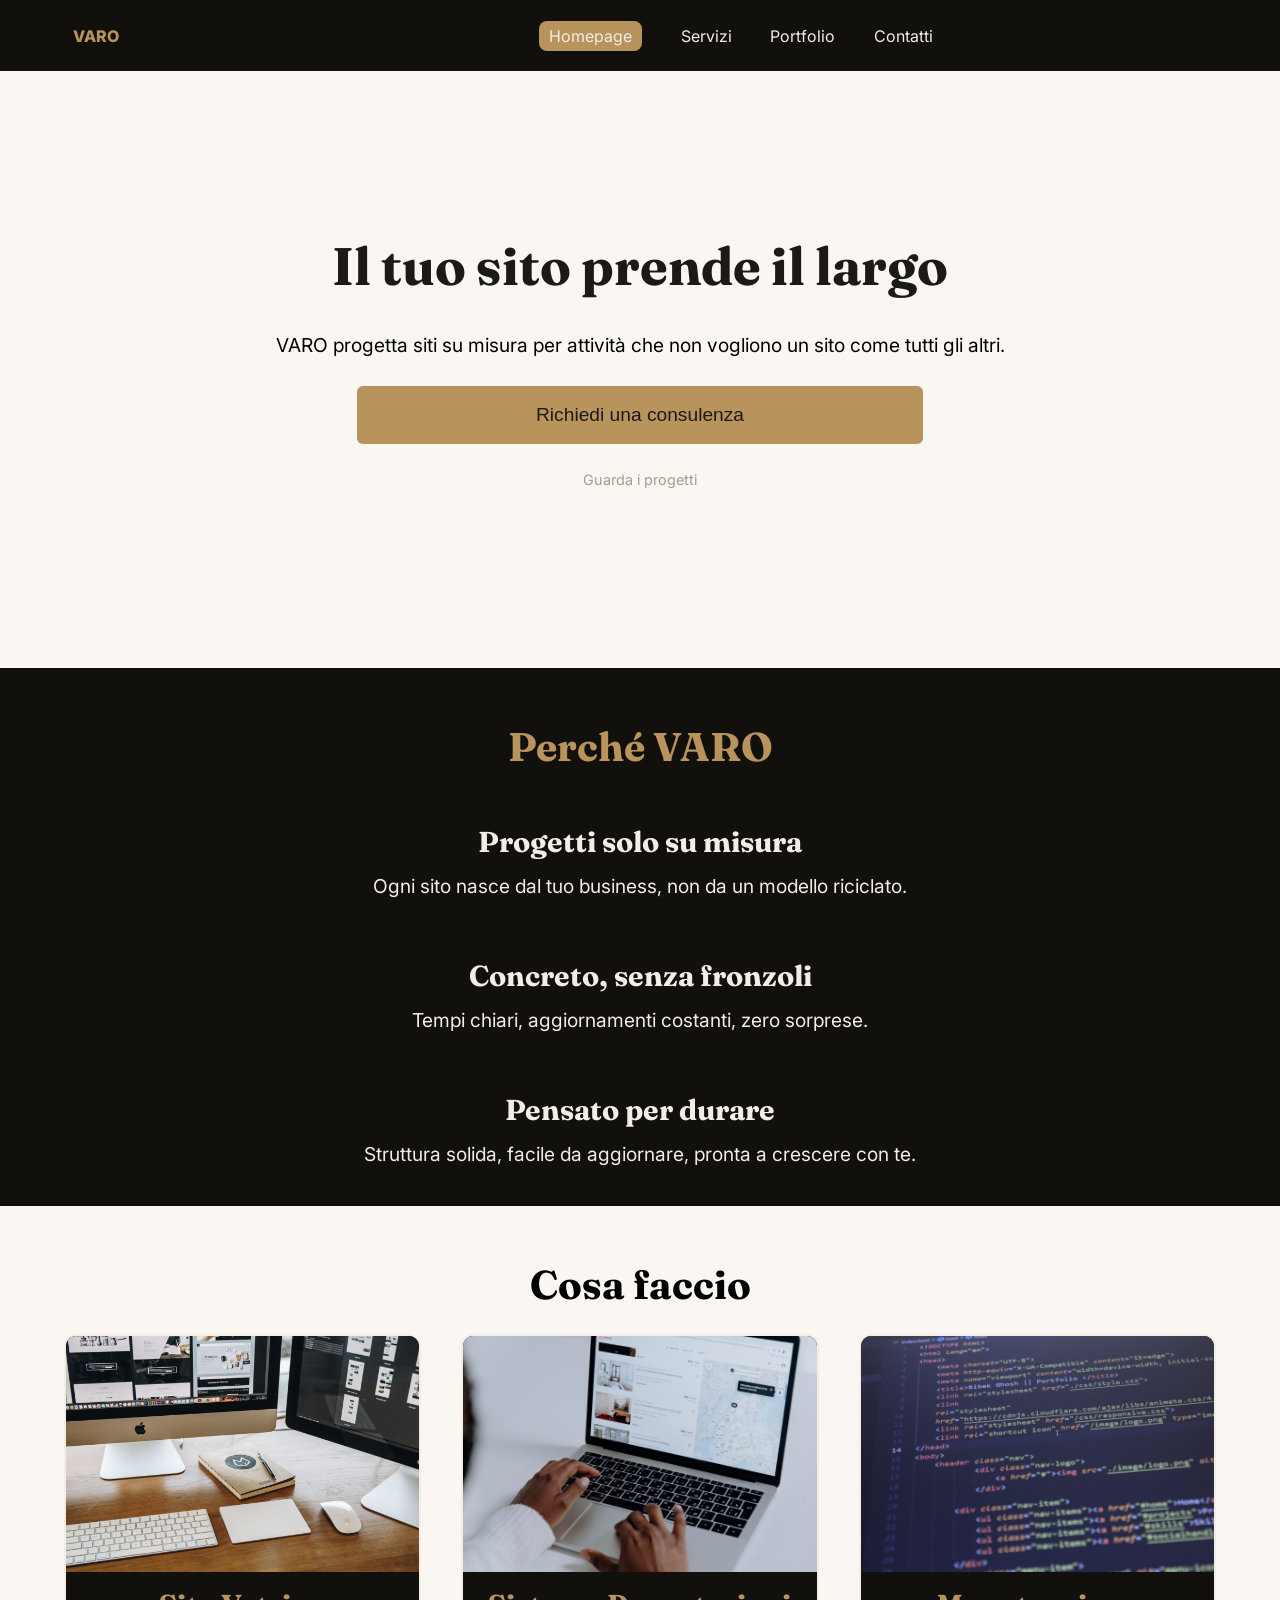
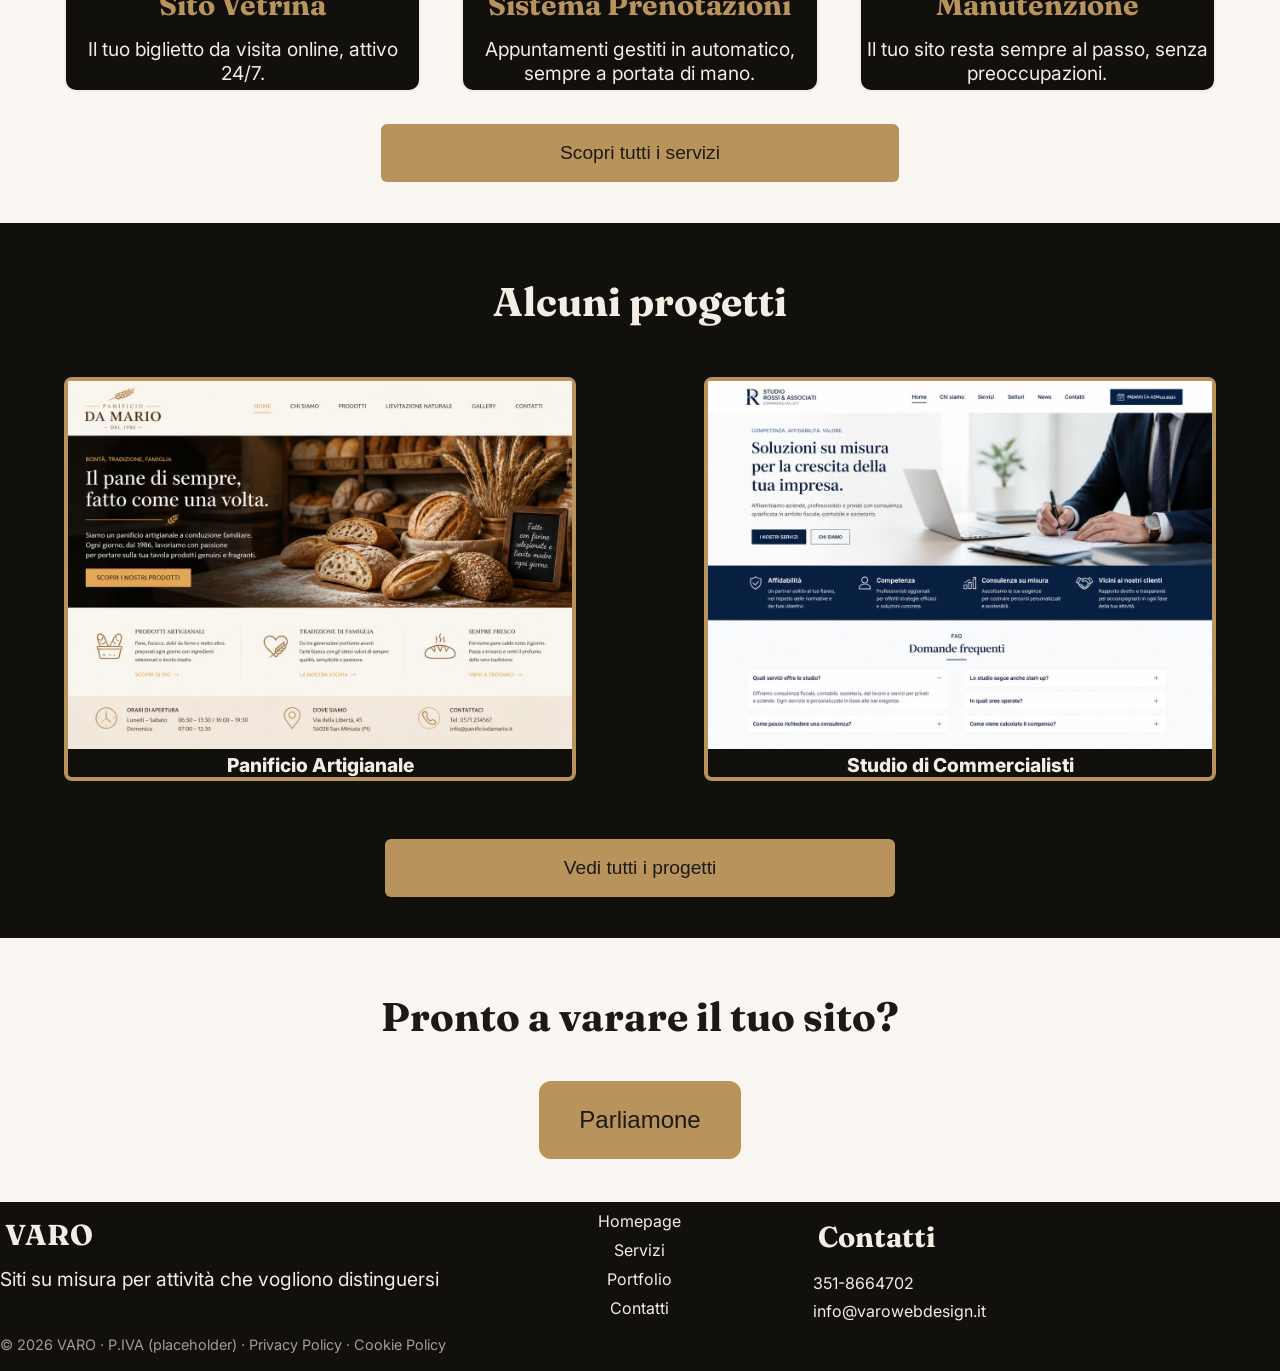
==== index.html @ 0bd16f98 "Add files via upload" ====
<!DOCTYPE html>
<html lang="it">
<head>
    <meta charset="UTF-8">
    <meta name="viewport" content="width=device-width, initial-scale=1.0">
    <link rel="icon" type="image/png" href="assets/img/varo-favicon.png">
    <title>VARO Web Design</title>
    <meta name="description" content="Siti su misura per attività che vogliono distinguersi.">
    <link rel="stylesheet" href="css/style.css">

    <link rel="preconnect" href="https://fonts.googleapis.com">
    <link rel="preconnect" href="https://fonts.gstatic.com" crossorigin>
    <link href="https://fonts.googleapis.com/css2?family=Fraunces:ital,opsz,wght@0,9..144,100..900;1,9..144,100..900&display=swap" rel="stylesheet">
    <link rel="preconnect" href="https://fonts.googleapis.com">
    <link rel="preconnect" href="https://fonts.gstatic.com" crossorigin>
    <link href="https://fonts.googleapis.com/css2?family=Fraunces:ital,opsz,wght@0,9..144,100..900;1,9..144,100..900&family=Inter:ital,opsz,wght@0,14..32,100..900;1,14..32,100..900&display=swap" rel="stylesheet">

</head>
<body>
    <header>
        <span class="logo-header">VARO</span>
        <nav>
            <a class="nav-button nav-button-select" href="index.html">Homepage</a>
            <a class="nav-button" href="servizi.html">Servizi</a>
            <a class="nav-button" href="portfolio.html">Portfolio</a>
            <a class="nav-button" href="contatti.html">Contatti</a>
        </nav>
    </header>
    <main>
        <section class="hero">
            <h1 class="titolone">Il tuo sito prende il largo</h1>
            <div class="abbordo">
                <p class="sottotitolone">VARO progetta siti su misura per attività che non vogliono un sito come tutti gli altri.</p>
                <a href="contatti.html">
                    <button class="bottone">Richiedi una consulenza</button>
                </a>
                <a class="small hero-progetti" href="portfolio.html">Guarda i progetti</a>
            </div>
        </section>
        <section class="perché-varo">
            <h2 class="titolo-accento">Perché VARO</h2>
            <div class="why-blocco">
				<h3>Progetti solo su misura</h3>
            		<p>Ogni sito nasce dal tuo business, non da un modello riciclato.</p>
            </div>
			<div class="why-blocco">
				<h3>Concreto, senza fronzoli</h3>
            		<p>Tempi chiari, aggiornamenti costanti, zero sorprese.</p>
            </div>
			<div class="why-blocco">
				<h3>Pensato per durare</h3>
            		<p>Struttura solida, facile da aggiornare, pronta a crescere con te.</p>
			</div>
        </section>
        <section class="cosa-faccio">
            <h2>Cosa faccio</h2>
            <div class="cards">
                <div class="card">
                    <img class="card-img" src="assets/img/sito-vetrina.jpg" alt="immagine sito vetrina">
                    <h3 class="titolo-accento">Sito Vetrina</h3>
                    <p>Il tuo biglietto da visita online, attivo 24/7.</p>
                </div>
                <div class="card">
                    <img class="card-img" src="assets/img/sistema-prenotazioni.jpg" alt="immagine sistema prenotazioni">
                    <h3 class="titolo-accento">Sistema Prenotazioni</h3>
                    <p>Appuntamenti gestiti in automatico, sempre a portata di mano.</p>
                </div>
                <div class="card">
                    <img class="card-img" src="assets/img/manutenzione.jpg" alt="immagine codice manutenzione">
                    <h3 class="titolo-accento">Manutenzione</h3>
                    <p>Il tuo sito resta sempre al passo, senza preoccupazioni.</p>
                </div>
            </div>
            <a href="servizi.html">
                <button class="bottone">Scopri tutti i servizi</button>
            </a>
        </section>
        <section class="portfolio-teaser">
            <h2>Alcuni progetti</h2>
            <div class="cards-teaser">
                <div class="card-teaser">
                    <img class="img-card-teaser" src="assets/portfolio/panificio.jpg">
                    <p class="bold">Panificio Artigianale</p>
                </div>
                <div class="card-teaser">
                    <img class="img-card-teaser" src="assets/portfolio/commercialisti.jpg">
                    <p class="bold">Studio di Commercialisti</p>
                </div>
            </div>
            <a href="portfolio.html">
                <button class="bottone">Vedi tutti i progetti</button>
            </a>
        </section>
        <section class="homepage-cta">
            <h2>Pronto a varare il tuo sito?</h2>
            <a href="contatti.html">
                <button class="bottone-grosso">Parliamone</button>
            </a>
        </section>
    </main>
    <footer>
        <div class="footer-item sopra">
            <h3>VARO</h3>
            <p>Siti su misura per attività che vogliono distinguersi</p>
        </div>
        <div class="footer-item sopra ft-nav-container">
            <nav class="footer-nav">
                <a class="ft-nav-element" href="index.html">Homepage</a>
                <a class="ft-nav-element" href="servizi.html">Servizi</a>
                <a class="ft-nav-element" href="portfolio.html">Portfolio</a>
                <a class="ft-nav-element" href="contatti.html">Contatti</a>
            </nav>
        </div>
        <div class="footer-item sopra ft-nav-container">
            <h3>Contatti</h3>
            <a class="contatto" href="tel:+39 35 18664702">351-8664702</a>
            <a class="contatto" href="mailto:info@varowebdesign.it">info@varowebdesign.it</a>
        </div>
        <div class="footer-item sotto">
            <p class="small">© 2026 VARO · P.IVA (placeholder) · <a>Privacy Policy</a> · <a>Cookie Policy</a></p>
        </div>
    </footer>
</body>
</html>
---- css/style.css ----
/*-----RESET COMPLETO-----*/

* {
	box-sizing: border-box;
	padding: 0px;
	margin: 0px;
}

/*-----VARIABILI e FONT-----*/

:root {
	--sfondo-scuro: #12100d;
	--sfondo-chiaro: #faf7f2;
	--testo-chiaro: #f3ede4;
	--testo-scuro: #1c1a17;
	--accento: #b8935b;
	--testo-small: #a39c90;
	--dim-h1: 3.3rem;
	--dim-h2: 2.5rem;
	--dim-h3: 1.8rem;
	--dim-p: 1.2rem;
	--dim-small: 0.9rem;
}

body {
	font-family: 'Inter', sans-serif;
}

main {
	text-align: center;
}

section {
	padding-bottom: 2vh;
}

h1,
h2,
h3 {
	font-family: 'Fraunces', serif;
	padding: 15px 5px;
}

/*-----STILE HEADER-----*/

header {
	background-color: var(--sfondo-scuro);
	color: var(--testo-chiaro);
	min-height: 5vh;
	display: grid;
	grid-template-columns: 15vw 1fr;
	position: sticky;
	top: 0;
}

.logo-header {
	font-weight: 800;
	color: var(--accento);
	display: flex;
	justify-content: center;
	align-items: center;
	padding: 2vw;
}

nav {
	display: flex;
	justify-content: center;
	align-items: center;
	gap: 3vw;
}

.nav-button {
	display: block;
	text-decoration: none;
	color: var(--testo-chiaro);
	font-size: medium;
	transition: all 0.3s ease;
}

.nav-button-select {
	background-color: var(--accento);
	border-radius: 8px;
	padding: 5px 10px;
}

.nav-button:hover {
	transform: scale(1.2);
	transform-origin: center center;
}

/*-----STILE FOOTER-----*/

footer {
	background-color: var(--sfondo-scuro);
	color: var(--testo-chiaro);
	display: grid;
	grid-template-columns: 1fr 0.7fr 1fr;
	grid-template-rows: 1fr 3vh;
	grid-template-areas:
		'sopra sopra sopra'
		'sotto sotto sotto';
	gap: 1vh;
}

.ft-nav-container{
	display:flex;
	flex-direction: column;
	justify-content: center;
}

.footer-nav {
	display: flex;
	flex-direction: column;
	justify-content: center;
	gap: 1vh;
	margin: 1vh 0;
}

.ft-nav-element{
	text-decoration: none;
	color: var(--testo-chiaro);
	transition: all 0.3s ease;
}

.ft-nav-element:hover {
	transform: scale(1.2);
	transform-origin: center center;
}

.sotto {
	background-color: var(--sfondo-scuro);
	min-height: 35px;
	grid-area: sotto;
}

.contatto{
	display: inline-block;
	text-decoration: none;
	color: var(--testo-chiaro);
	padding: 4px 0;
}

/*-----STILE GENERALE-----*/

.small {
	font-size: var(--dim-small);
	color: var(--testo-small);
	text-decoration: none;
}

p {
	font-size: var(--dim-p);
}

li{
	font-size: var(--dim-p);
}

h1 {
	font-size: var(--dim-h1);
	color: var(--testo-scuro)
}

h2 {
	padding-top: 6vh;
	font-size: var(--dim-h2);
	
}

.titolo-accento {
	color: var(--accento);
}

h3 {
	font-size: var(--dim-h3);
	
}

.bold{
	font-weight: 800;
}

.bottone {
	background-color: var(--accento);
	color: var(--testo-scuro);
	border-radius: 6px;
	border: none;
	padding: 2vh 14vw;
	margin: 2.5vh;
	font-size: var(--dim-p);
	transition: all 0.4s ease;
}

.bottone-small {
	background-color: var(--accento);
	color: var(--testo-scuro);
	border-radius: 6px;
	border: none;
	padding: 1vh 7vw;
	margin: 2.5vh;
	font-size: var(--dim-p);
	transition: all 0.4s ease;
}

.bottone-small:hover{
	transform: scale(1.2);
}

.bottone:hover {
	transform: scale(1.15);
}

.bottone-grosso {
	background-color: var(--accento);
	color: var(--testo-scuro);
	border-radius: 12px;
	border: none;
	padding: 25px 40px;
	margin: 25px;
	font-size: 1.5rem;
	transition: all 0.3s ease;
}

.bottone-grosso:hover {
	transform: scale(1.2);
}

/*-----STILE PER SEZIONE-----*/

/*STILE HERO*/

.hero {
	display: flex;
	flex-direction: column;
	align-items: center;
	background-color: var(--sfondo-chiaro);
}

.abbordo {
	max-width: 70vw;
	display: flex;
	flex-direction: column;
	gap: 0.5vh;
}

.titolone{
	padding-top: 18vh;
}

.sottotitolone{
	line-height: 1.4;
	padding-top: 1.2rem;
}

.hero-progetti{
	margin-bottom: 18vh;
}

/*STILE PERCHÉ VARO*/

.perché-varo {
	color: var(--testo-chiaro);
	background-color: var(--sfondo-scuro);
}

.why-blocco{
	display: block;
	padding: 2.5vh;
}

/*STILE COSA FACCIO*/

.cosa-faccio {
	background-color: var(--sfondo-chiaro);
}

.cards {
	max-width: 90vw;
	margin: 0 auto;
	display: grid;
	grid-template-columns: repeat(auto-fit, minmax(300px, 1fr));
	gap: 40px;
}

.card {
	max-width: 60vw;
	padding-bottom: 5px;
	border: 2px solid;
	border-radius: 12px;
	overflow: hidden;
	min-height: 30vh;
	background-color: var(--sfondo-scuro);
	color: var(--testo-chiaro);
	margin: 10px auto;
	transition: all 0.3s ease-out;
}

.card:hover{
	transform: scale(1.1)
}

.card-img {
	display: block;
	max-width: 100%;
	object-fit: contain;
}

/*STILE ALCUNI LAVORI*/

.portfolio-teaser {
	color: var(--testo-chiaro);
	background-color: var(--sfondo-scuro);
}

.cards-teaser{
	display: flex;
	justify-content: space-around;
	margin: 4vh 0;
}

.card-teaser{
	width: 40vw;
	border: 4px solid var(--accento);
	border-radius: 8px;
}

.img-card-teaser{
	width:100%;
}

/*STILE HOMEPAGE CTA*/

.homepage-cta {
	color: var(--testo-scuro);
	background-color: var(--sfondo-chiaro);
}

/*TITOLO SERVIZI*/

.titolo{
	display: flex;
	flex-direction: column;
	justify-content: center;
	align-items: center;
	background-color: var(--sfondo-chiaro);
}

.titolone-servizi{
	max-width: 80vw;
}

/*BLOCCHI VETRINA, PRENOTAZIONI E MANUTENZIONE*/

.blocco-primo{
	display: flex;
	flex-direction: column;
	justify-content: center;
	align-items: center;
	background-color: var(--sfondo-scuro);
	color: var(--testo-chiaro);
}
.blocco-secondo{
	display: flex;
	flex-direction: column;
	justify-content: center;
	align-items: center;
	background-color: var(--sfondo-chiaro);
	color: var(--testo-scuro);
}
.blocco-terzo{
	display: flex;
	flex-direction: column;
	justify-content: center;
	align-items: center;
	background-color: var(--sfondo-scuro);
	color: var(--testo-chiaro);
}

.sottotitolo-servizio{
	margin: 0 10px;
}

.descrizione{
	display: inline-block;
	padding: 2vh;
}

.span-servizi{
	font-weight: 800;
	color: var(--accento);
	font-size: 1.25rem;
}

.cont-img-servizio{
	width: 80vw;
	border: 2px solid var(--accento);
	border-radius: 12px;
}

.img-servizio{
	display: block;
	object-fit: contain;
	width: 100%;
	border-radius: 12px;
}

/*SISTEMAZIONE CTA SERVIZI*/

.servizi-cta{
	background-color: var(--sfondo-scuro);
	color: var(--testo-chiaro);
}

.bottone-chiaro{
	color:var(--testo-chiaro);
}

/*PAGINA PORTFOLIO*/

/*TITOLO*/

.titolone-portfolio{
	margin: 2vh 0;
}

.sottotitolo-portfolio{
	max-width: 90vw;
	margin-bottom: 3vh;
}

/*PROGETTI PORTFOLIO*/

.progetto{
	display: flex;
	flex-direction: column;
	justify-content: center;
	align-items: center;
	background-color: var(--sfondo-scuro);
	color: var(--testo-chiaro)
}

.cont-img-portfolio{
	margin: 3vh 0;
	max-width: 80vw;
	border: 3px solid var(--accento);
	border-radius: 6px;
}

.img-portfolio{
	display: block;
	width:100%;
	border-radius: 2px;
}

.p-portfolio{
	margin: 1vh 4vw;
}

/*CONTATTI*/

.contatti-diretti{
	background-color: var(--sfondo-chiaro);
}

.contatto-chiaro{
	color:var(--testo-scuro)
}

.contatto-diretto{
	display: block;
	padding: 2vh 0;
}
 
.form-container{
	background-color: var(--sfondo-scuro);
	min-height: 55vh;;
}

.cont-titolo{
	padding: 3vh 0;
}

.sottotitolo-contatti{
	max-width: 80vw;
}

form{
	display: flex;
	flex-direction: column;
	justify-content: center;
	align-items: center;
	gap: 1vh;
	background-color: var(--sfondo-scuro);
	color: var(--testo-chiaro)
}

.label-nome{
	display: block;
	margin-top: 5vh;
}

#nome{
	margin-bottom: 1vh;
}

.label-email{
	display: block;
}

#email{
	margin-bottom: 1vh;
}

.label-select{
	display: block;
}

#select{
	margin-bottom: 1vh;
	padding: 0.8vh 2vw;
	border: 3px solid var(--accento);
	border-radius: 6px;
}

.label-domande{
	display: block;
}

#domande{
	display: block;
	resize: vertical;
	margin-bottom: 1vh;
	border: 3px solid var(--accento);
	border-radius: 6px;
}

.text-input{
	padding: 1vh 2.5vw;
	border: 3px solid var(--accento);
	border-radius: 6px;
	transition:all 0.3s ease;
}

.text-input:focus:valid{
	border-color: green;
}

.text-input:focus:invalid{
	border-color:rgb(183, 3, 3);
}

/*SEZIONE FAQ*/

.faq{
	background-color: var(--sfondo-scuro);
	color: var(--testo-chiaro);
	display: flex;
	flex-direction: column;
	justify-content: center;
	align-items: center;
}

.faq-cont{
	max-width: 90vw;
}

.last-faq{
	padding-bottom: 3vh;
}

@media (min-width: 992px){
	.cont-img-portfolio{
		max-width: 40vw;
	}
	
	.cont-img-servizio{
		max-width: 40vw;
	}
}
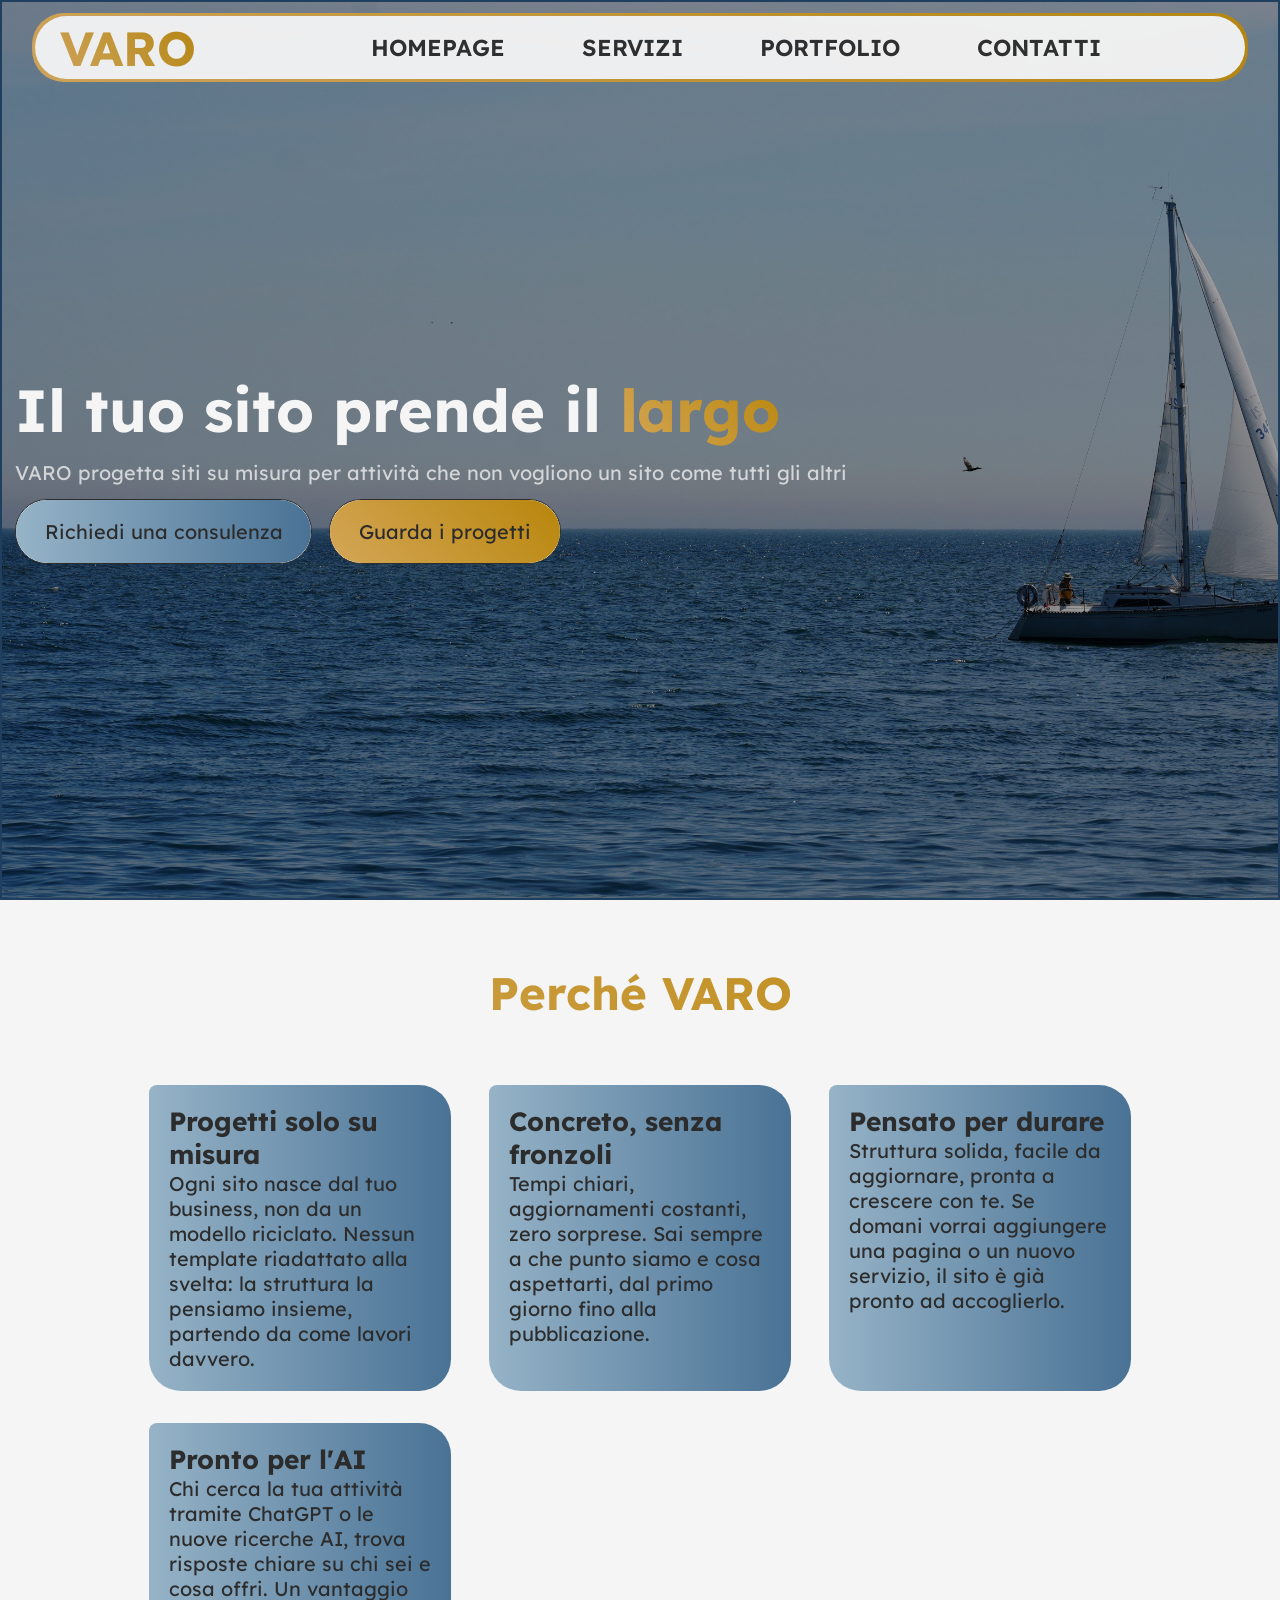
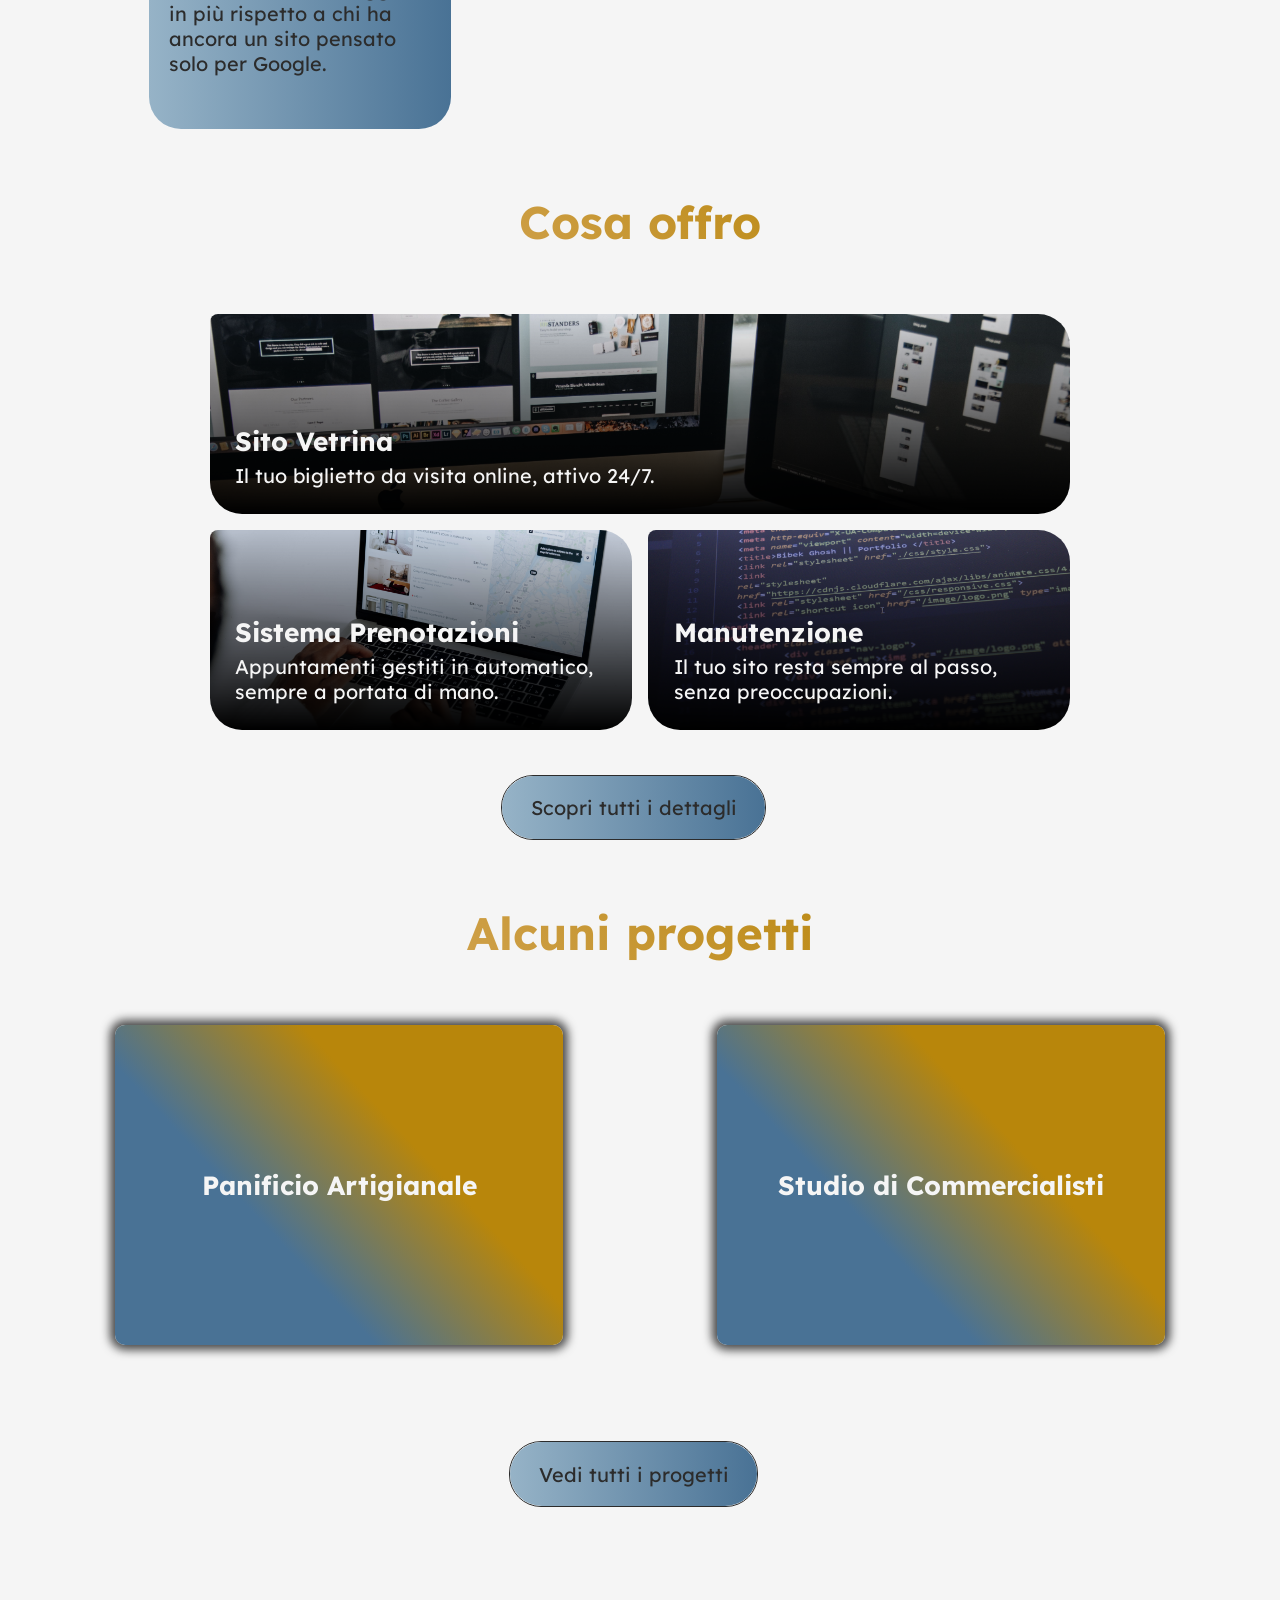
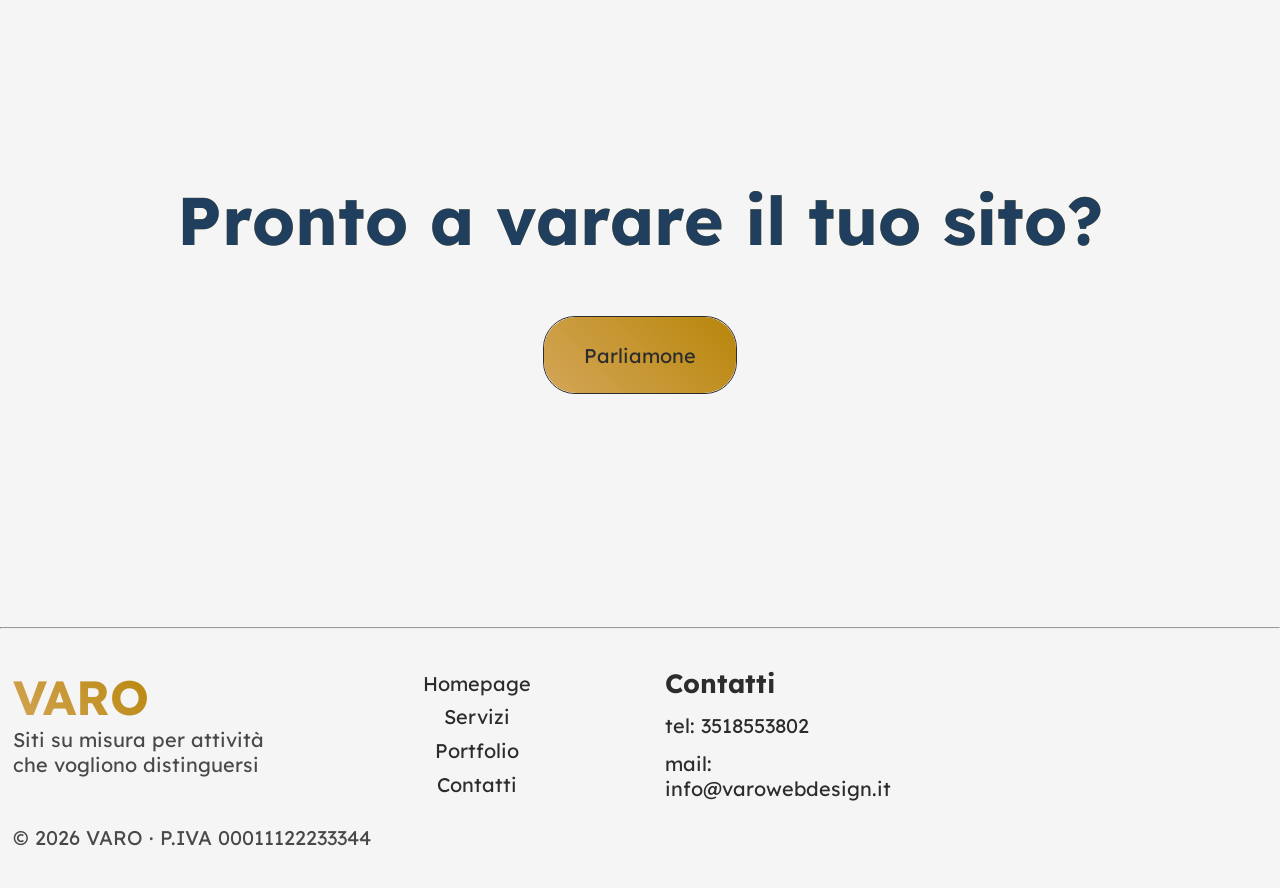
==== commit 322b8c46: "Add files via upload" ====
--- a/index.html
+++ b/index.html
@@ -1,124 +1,167 @@
-<!DOCTYPE html>
+<!doctype html>
 <html lang="it">
-<head>
-    <meta charset="UTF-8">
-    <meta name="viewport" content="width=device-width, initial-scale=1.0">
-    <link rel="icon" type="image/png" href="assets/img/varo-favicon.png">
-    <title>VARO Web Design</title>
-    <meta name="description" content="Siti su misura per attività che vogliono distinguersi.">
-    <link rel="stylesheet" href="css/style.css">
+  <head>
+    <meta charset="UTF-8" />
+    <meta name="viewport" content="width=device-width, initial-scale=1.0" />
+    <title>VARO WebDesign</title>
+    <meta
+      name="description"
+      content="Siti su misura per attività che vogliono distinguersi"
+    />
+    <link rel="icon" type="image/png" href="assets/img/logo-varo-favicon.png" />
 
-    <link rel="preconnect" href="https://fonts.googleapis.com">
-    <link rel="preconnect" href="https://fonts.gstatic.com" crossorigin>
-    <link href="https://fonts.googleapis.com/css2?family=Fraunces:ital,opsz,wght@0,9..144,100..900;1,9..144,100..900&display=swap" rel="stylesheet">
-    <link rel="preconnect" href="https://fonts.googleapis.com">
-    <link rel="preconnect" href="https://fonts.gstatic.com" crossorigin>
-    <link href="https://fonts.googleapis.com/css2?family=Fraunces:ital,opsz,wght@0,9..144,100..900;1,9..144,100..900&family=Inter:ital,opsz,wght@0,14..32,100..900;1,14..32,100..900&display=swap" rel="stylesheet">
-
-</head>
-<body>
+    <link rel="stylesheet" href="css/style.css" />
+  </head>
+  <body>
     <header>
-        <span class="logo-header">VARO</span>
-        <nav>
-            <a class="nav-button nav-button-select" href="index.html">Homepage</a>
-            <a class="nav-button" href="servizi.html">Servizi</a>
-            <a class="nav-button" href="portfolio.html">Portfolio</a>
-            <a class="nav-button" href="contatti.html">Contatti</a>
-        </nav>
+      <div class="hd-logo mobile-hidden">
+        <span class="logo">VARO</span>
+      </div>
+      <nav>
+        <ul class="hd-nav">
+          <li class="hd-nav-items mobile-hidden">
+            <a href="index.html">HOMEPAGE</a>
+          </li>
+          <li class="hd-nav-items"><a href="servizi.html">SERVIZI</a></li>
+          <li class="hd-nav-items"><a href="portfolio.html">PORTFOLIO</a></li>
+          <li class="hd-nav-items"><a href="contatti.html">CONTATTI</a></li>
+        </ul>
+      </nav>
     </header>
     <main>
-        <section class="hero">
-            <h1 class="titolone">Il tuo sito prende il largo</h1>
-            <div class="abbordo">
-                <p class="sottotitolone">VARO progetta siti su misura per attività che non vogliono un sito come tutti gli altri.</p>
-                <a href="contatti.html">
-                    <button class="bottone">Richiedi una consulenza</button>
-                </a>
-                <a class="small hero-progetti" href="portfolio.html">Guarda i progetti</a>
+      <section class="hero">
+        <div class="hero-cont">
+          <h1>Il tuo sito prende il <span class="text-gold">largo</span></h1>
+          <p class="sottotitolo">
+            VARO progetta siti su misura per attività che non vogliono un sito
+            come tutti gli altri
+          </p>
+          <div class="hero-button-cont">
+            <a href="contatti.html" class="button button-blue button-scale"
+              >Richiedi una consulenza</a
+            >
+            <a href="portfolio.html" class="button button-gold button-scale"
+              >Guarda i progetti</a
+            >
+          </div>
+        </div>
+      </section>
+      <section class="why">
+        <h2>Perché VARO</h2>
+        <div class="why-cards">
+          <div class="why-card">
+            <h3>Progetti solo su misura</h3>
+            <p>
+              Ogni sito nasce dal tuo business, non da un modello riciclato.
+              Nessun template riadattato alla svelta: la struttura la pensiamo
+              insieme, partendo da come lavori davvero.
+            </p>
+          </div>
+          <div class="why-card">
+            <h3>Concreto, senza fronzoli</h3>
+            <p>
+              Tempi chiari, aggiornamenti costanti, zero sorprese. Sai sempre a
+              che punto siamo e cosa aspettarti, dal primo giorno fino alla
+              pubblicazione.
+            </p>
+          </div>
+          <div class="why-card">
+            <h3>Pensato per durare</h3>
+            <p>
+              Struttura solida, facile da aggiornare, pronta a crescere con te.
+              Se domani vorrai aggiungere una pagina o un nuovo servizio, il
+              sito è già pronto ad accoglierlo.
+            </p>
+          </div>
+          <div class="why-card">
+            <h3>Pronto per l'AI</h3>
+            <p>
+              Chi cerca la tua attività tramite ChatGPT o le nuove ricerche AI,
+              trova risposte chiare su chi sei e cosa offri. Un vantaggio in più
+              rispetto a chi ha ancora un sito pensato solo per Google.
+            </p>
+          </div>
+        </div>
+      </section>
+      <section class="offerta">
+        <h2>Cosa offro</h2>
+        <div class="offerta-cards">
+          <div class="offerta-card vetrina-card" style="grid-area: vetrina">
+            <h3>Sito Vetrina</h3>
+            <p>Il tuo biglietto da visita online, attivo 24/7.</p>
+          </div>
+          <div
+            class="offerta-card prenotazioni-card"
+            style="grid-area: prenotazioni"
+          >
+            <h3>Sistema Prenotazioni</h3>
+            <p>Appuntamenti gestiti in automatico, sempre a portata di mano.</p>
+          </div>
+          <div
+            class="offerta-card manutenzione-card"
+            style="grid-area: manutenzione"
+          >
+            <h3>Manutenzione</h3>
+            <p>Il tuo sito resta sempre al passo, senza preoccupazioni.</p>
+          </div>
+        </div>
+        <a class="button button-blue button-scale" href="servizi.html"
+          >Scopri tutti i dettagli</a
+        >
+      </section>
+      <section class="portfolio">
+        <h2>Alcuni progetti</h2>
+        <div class="portfolio-cards">
+          <div class="portfolio-card">
+            <div class="first-content">
+              <h3>Panificio Artigianale</h3>
             </div>
-        </section>
-        <section class="perché-varo">
-            <h2 class="titolo-accento">Perché VARO</h2>
-            <div class="why-blocco">
-				<h3>Progetti solo su misura</h3>
-            		<p>Ogni sito nasce dal tuo business, non da un modello riciclato.</p>
+            <div class="second-content panificio"></div>
+          </div>
+          <div class="portfolio-card">
+            <div class="first-content">
+              <h3>Studio di Commercialisti</h3>
             </div>
-			<div class="why-blocco">
-				<h3>Concreto, senza fronzoli</h3>
-            		<p>Tempi chiari, aggiornamenti costanti, zero sorprese.</p>
-            </div>
-			<div class="why-blocco">
-				<h3>Pensato per durare</h3>
-            		<p>Struttura solida, facile da aggiornare, pronta a crescere con te.</p>
-			</div>
-        </section>
-        <section class="cosa-faccio">
-            <h2>Cosa faccio</h2>
-            <div class="cards">
-                <div class="card">
-                    <img class="card-img" src="assets/img/sito-vetrina.jpg" alt="immagine sito vetrina">
-                    <h3 class="titolo-accento">Sito Vetrina</h3>
-                    <p>Il tuo biglietto da visita online, attivo 24/7.</p>
-                </div>
-                <div class="card">
-                    <img class="card-img" src="assets/img/sistema-prenotazioni.jpg" alt="immagine sistema prenotazioni">
-                    <h3 class="titolo-accento">Sistema Prenotazioni</h3>
-                    <p>Appuntamenti gestiti in automatico, sempre a portata di mano.</p>
-                </div>
-                <div class="card">
-                    <img class="card-img" src="assets/img/manutenzione.jpg" alt="immagine codice manutenzione">
-                    <h3 class="titolo-accento">Manutenzione</h3>
-                    <p>Il tuo sito resta sempre al passo, senza preoccupazioni.</p>
-                </div>
-            </div>
-            <a href="servizi.html">
-                <button class="bottone">Scopri tutti i servizi</button>
-            </a>
-        </section>
-        <section class="portfolio-teaser">
-            <h2>Alcuni progetti</h2>
-            <div class="cards-teaser">
-                <div class="card-teaser">
-                    <img class="img-card-teaser" src="assets/portfolio/panificio.jpg">
-                    <p class="bold">Panificio Artigianale</p>
-                </div>
-                <div class="card-teaser">
-                    <img class="img-card-teaser" src="assets/portfolio/commercialisti.jpg">
-                    <p class="bold">Studio di Commercialisti</p>
-                </div>
-            </div>
-            <a href="portfolio.html">
-                <button class="bottone">Vedi tutti i progetti</button>
-            </a>
-        </section>
-        <section class="homepage-cta">
-            <h2>Pronto a varare il tuo sito?</h2>
-            <a href="contatti.html">
-                <button class="bottone-grosso">Parliamone</button>
-            </a>
-        </section>
+            <div class="second-content commercialisti"></div>
+          </div>
+        </div>
+        <a class="button button-blue button-scale" href="portfolio.html"
+          >Vedi tutti i progetti</a
+        >
+      </section>
+      <section class="cta">
+        <h2 class="cta-title">Pronto a varare il tuo sito?</h2>
+        <a
+          href="contatti.html"
+          class="button-gold big-button button-scale"
+          >Parliamone</a
+        >
+      </section>
     </main>
+
+    <hr />
+
     <footer>
-        <div class="footer-item sopra">
-            <h3>VARO</h3>
-            <p>Siti su misura per attività che vogliono distinguersi</p>
-        </div>
-        <div class="footer-item sopra ft-nav-container">
-            <nav class="footer-nav">
-                <a class="ft-nav-element" href="index.html">Homepage</a>
-                <a class="ft-nav-element" href="servizi.html">Servizi</a>
-                <a class="ft-nav-element" href="portfolio.html">Portfolio</a>
-                <a class="ft-nav-element" href="contatti.html">Contatti</a>
-            </nav>
-        </div>
-        <div class="footer-item sopra ft-nav-container">
-            <h3>Contatti</h3>
-            <a class="contatto" href="tel:+39 35 18664702">351-8664702</a>
-            <a class="contatto" href="mailto:info@varowebdesign.it">info@varowebdesign.it</a>
-        </div>
-        <div class="footer-item sotto">
-            <p class="small">© 2026 VARO · P.IVA (placeholder) · <a>Privacy Policy</a> · <a>Cookie Policy</a></p>
-        </div>
+      <div class="ft-nome">
+        <span class="logo">VARO</span>
+        <p>Siti su misura per attività che vogliono distinguersi</p>
+      </div>
+      <nav class="ft-nav">
+        <ul class="ft-nav">
+          <li class="ft-nav-items"><a href="index.html">Homepage</a></li>
+          <li class="ft-nav-items"><a href="servizi.html">Servizi</a></li>
+          <li class="ft-nav-items"><a href="portfolio.html">Portfolio</a></li>
+          <li class="ft-nav-items"><a href="contatti.html">Contatti</a></li>
+        </ul>
+      </nav>
+      <div class="ft-contatti">
+        <h3>Contatti</h3>
+        <a href="tel:+393518553802">tel: 3518553802</a>
+        <a href="mailto:info@varowebdesign.it">mail: info@varowebdesign.it</a>
+      </div>
+      <div class="copyright">
+        <p>© 2026 VARO · P.IVA 00011122233344</p>
+      </div>
     </footer>
-</body>
-</html>+  </body>
+</html>
--- a/css/style.css
+++ b/css/style.css
@@ -1,579 +1,1084 @@
-/*-----RESET COMPLETO-----*/
-
-* {
-	box-sizing: border-box;
-	padding: 0px;
-	margin: 0px;
-}
-
-/*-----VARIABILI e FONT-----*/
-
-:root {
-	--sfondo-scuro: #12100d;
-	--sfondo-chiaro: #faf7f2;
-	--testo-chiaro: #f3ede4;
-	--testo-scuro: #1c1a17;
-	--accento: #b8935b;
-	--testo-small: #a39c90;
-	--dim-h1: 3.3rem;
-	--dim-h2: 2.5rem;
-	--dim-h3: 1.8rem;
-	--dim-p: 1.2rem;
-	--dim-small: 0.9rem;
-}
-
-body {
-	font-family: 'Inter', sans-serif;
-}
-
-main {
-	text-align: center;
-}
-
-section {
-	padding-bottom: 2vh;
-}
-
-h1,
-h2,
-h3 {
-	font-family: 'Fraunces', serif;
-	padding: 15px 5px;
-}
-
-/*-----STILE HEADER-----*/
-
-header {
-	background-color: var(--sfondo-scuro);
-	color: var(--testo-chiaro);
-	min-height: 5vh;
-	display: grid;
-	grid-template-columns: 15vw 1fr;
-	position: sticky;
-	top: 0;
-}
-
-.logo-header {
-	font-weight: 800;
-	color: var(--accento);
-	display: flex;
-	justify-content: center;
-	align-items: center;
-	padding: 2vw;
-}
-
-nav {
-	display: flex;
-	justify-content: center;
-	align-items: center;
-	gap: 3vw;
-}
-
-.nav-button {
-	display: block;
-	text-decoration: none;
-	color: var(--testo-chiaro);
-	font-size: medium;
-	transition: all 0.3s ease;
-}
-
-.nav-button-select {
-	background-color: var(--accento);
-	border-radius: 8px;
-	padding: 5px 10px;
-}
-
-.nav-button:hover {
-	transform: scale(1.2);
-	transform-origin: center center;
-}
-
-/*-----STILE FOOTER-----*/
-
-footer {
-	background-color: var(--sfondo-scuro);
-	color: var(--testo-chiaro);
-	display: grid;
-	grid-template-columns: 1fr 0.7fr 1fr;
-	grid-template-rows: 1fr 3vh;
-	grid-template-areas:
-		'sopra sopra sopra'
-		'sotto sotto sotto';
-	gap: 1vh;
-}
-
-.ft-nav-container{
-	display:flex;
-	flex-direction: column;
-	justify-content: center;
-}
-
-.footer-nav {
-	display: flex;
-	flex-direction: column;
-	justify-content: center;
-	gap: 1vh;
-	margin: 1vh 0;
-}
-
-.ft-nav-element{
-	text-decoration: none;
-	color: var(--testo-chiaro);
-	transition: all 0.3s ease;
-}
-
-.ft-nav-element:hover {
-	transform: scale(1.2);
-	transform-origin: center center;
-}
-
-.sotto {
-	background-color: var(--sfondo-scuro);
-	min-height: 35px;
-	grid-area: sotto;
-}
-
-.contatto{
-	display: inline-block;
-	text-decoration: none;
-	color: var(--testo-chiaro);
-	padding: 4px 0;
-}
-
-/*-----STILE GENERALE-----*/
-
-.small {
-	font-size: var(--dim-small);
-	color: var(--testo-small);
-	text-decoration: none;
-}
-
-p {
-	font-size: var(--dim-p);
-}
-
-li{
-	font-size: var(--dim-p);
-}
-
-h1 {
-	font-size: var(--dim-h1);
-	color: var(--testo-scuro)
-}
-
-h2 {
-	padding-top: 6vh;
-	font-size: var(--dim-h2);
-	
-}
-
-.titolo-accento {
-	color: var(--accento);
-}
-
-h3 {
-	font-size: var(--dim-h3);
-	
-}
-
-.bold{
-	font-weight: 800;
-}
-
-.bottone {
-	background-color: var(--accento);
-	color: var(--testo-scuro);
-	border-radius: 6px;
-	border: none;
-	padding: 2vh 14vw;
-	margin: 2.5vh;
-	font-size: var(--dim-p);
-	transition: all 0.4s ease;
-}
-
-.bottone-small {
-	background-color: var(--accento);
-	color: var(--testo-scuro);
-	border-radius: 6px;
-	border: none;
-	padding: 1vh 7vw;
-	margin: 2.5vh;
-	font-size: var(--dim-p);
-	transition: all 0.4s ease;
-}
-
-.bottone-small:hover{
-	transform: scale(1.2);
-}
-
-.bottone:hover {
-	transform: scale(1.15);
-}
-
-.bottone-grosso {
-	background-color: var(--accento);
-	color: var(--testo-scuro);
-	border-radius: 12px;
-	border: none;
-	padding: 25px 40px;
-	margin: 25px;
-	font-size: 1.5rem;
-	transition: all 0.3s ease;
-}
-
-.bottone-grosso:hover {
-	transform: scale(1.2);
-}
-
-/*-----STILE PER SEZIONE-----*/
-
-/*STILE HERO*/
-
-.hero {
-	display: flex;
-	flex-direction: column;
-	align-items: center;
-	background-color: var(--sfondo-chiaro);
-}
-
-.abbordo {
-	max-width: 70vw;
-	display: flex;
-	flex-direction: column;
-	gap: 0.5vh;
-}
-
-.titolone{
-	padding-top: 18vh;
-}
-
-.sottotitolone{
-	line-height: 1.4;
-	padding-top: 1.2rem;
-}
-
-.hero-progetti{
-	margin-bottom: 18vh;
-}
-
-/*STILE PERCHÉ VARO*/
-
-.perché-varo {
-	color: var(--testo-chiaro);
-	background-color: var(--sfondo-scuro);
-}
-
-.why-blocco{
-	display: block;
-	padding: 2.5vh;
-}
-
-/*STILE COSA FACCIO*/
-
-.cosa-faccio {
-	background-color: var(--sfondo-chiaro);
-}
-
-.cards {
-	max-width: 90vw;
-	margin: 0 auto;
-	display: grid;
-	grid-template-columns: repeat(auto-fit, minmax(300px, 1fr));
-	gap: 40px;
-}
-
-.card {
-	max-width: 60vw;
-	padding-bottom: 5px;
-	border: 2px solid;
-	border-radius: 12px;
-	overflow: hidden;
-	min-height: 30vh;
-	background-color: var(--sfondo-scuro);
-	color: var(--testo-chiaro);
-	margin: 10px auto;
-	transition: all 0.3s ease-out;
-}
-
-.card:hover{
-	transform: scale(1.1)
-}
-
-.card-img {
-	display: block;
-	max-width: 100%;
-	object-fit: contain;
-}
-
-/*STILE ALCUNI LAVORI*/
-
-.portfolio-teaser {
-	color: var(--testo-chiaro);
-	background-color: var(--sfondo-scuro);
-}
-
-.cards-teaser{
-	display: flex;
-	justify-content: space-around;
-	margin: 4vh 0;
-}
-
-.card-teaser{
-	width: 40vw;
-	border: 4px solid var(--accento);
-	border-radius: 8px;
-}
-
-.img-card-teaser{
-	width:100%;
-}
-
-/*STILE HOMEPAGE CTA*/
-
-.homepage-cta {
-	color: var(--testo-scuro);
-	background-color: var(--sfondo-chiaro);
-}
-
-/*TITOLO SERVIZI*/
-
-.titolo{
-	display: flex;
-	flex-direction: column;
-	justify-content: center;
-	align-items: center;
-	background-color: var(--sfondo-chiaro);
-}
-
-.titolone-servizi{
-	max-width: 80vw;
-}
-
-/*BLOCCHI VETRINA, PRENOTAZIONI E MANUTENZIONE*/
-
-.blocco-primo{
-	display: flex;
-	flex-direction: column;
-	justify-content: center;
-	align-items: center;
-	background-color: var(--sfondo-scuro);
-	color: var(--testo-chiaro);
-}
-.blocco-secondo{
-	display: flex;
-	flex-direction: column;
-	justify-content: center;
-	align-items: center;
-	background-color: var(--sfondo-chiaro);
-	color: var(--testo-scuro);
-}
-.blocco-terzo{
-	display: flex;
-	flex-direction: column;
-	justify-content: center;
-	align-items: center;
-	background-color: var(--sfondo-scuro);
-	color: var(--testo-chiaro);
-}
-
-.sottotitolo-servizio{
-	margin: 0 10px;
-}
-
-.descrizione{
-	display: inline-block;
-	padding: 2vh;
-}
-
-.span-servizi{
-	font-weight: 800;
-	color: var(--accento);
-	font-size: 1.25rem;
-}
-
-.cont-img-servizio{
-	width: 80vw;
-	border: 2px solid var(--accento);
-	border-radius: 12px;
-}
-
-.img-servizio{
-	display: block;
-	object-fit: contain;
-	width: 100%;
-	border-radius: 12px;
-}
-
-/*SISTEMAZIONE CTA SERVIZI*/
-
-.servizi-cta{
-	background-color: var(--sfondo-scuro);
-	color: var(--testo-chiaro);
-}
-
-.bottone-chiaro{
-	color:var(--testo-chiaro);
-}
-
-/*PAGINA PORTFOLIO*/
-
-/*TITOLO*/
-
-.titolone-portfolio{
-	margin: 2vh 0;
-}
-
-.sottotitolo-portfolio{
-	max-width: 90vw;
-	margin-bottom: 3vh;
-}
-
-/*PROGETTI PORTFOLIO*/
-
-.progetto{
-	display: flex;
-	flex-direction: column;
-	justify-content: center;
-	align-items: center;
-	background-color: var(--sfondo-scuro);
-	color: var(--testo-chiaro)
-}
-
-.cont-img-portfolio{
-	margin: 3vh 0;
-	max-width: 80vw;
-	border: 3px solid var(--accento);
-	border-radius: 6px;
-}
-
-.img-portfolio{
-	display: block;
-	width:100%;
-	border-radius: 2px;
-}
-
-.p-portfolio{
-	margin: 1vh 4vw;
-}
-
-/*CONTATTI*/
-
-.contatti-diretti{
-	background-color: var(--sfondo-chiaro);
-}
-
-.contatto-chiaro{
-	color:var(--testo-scuro)
-}
-
-.contatto-diretto{
-	display: block;
-	padding: 2vh 0;
-}
- 
-.form-container{
-	background-color: var(--sfondo-scuro);
-	min-height: 55vh;;
-}
-
-.cont-titolo{
-	padding: 3vh 0;
-}
-
-.sottotitolo-contatti{
-	max-width: 80vw;
-}
-
-form{
-	display: flex;
-	flex-direction: column;
-	justify-content: center;
-	align-items: center;
-	gap: 1vh;
-	background-color: var(--sfondo-scuro);
-	color: var(--testo-chiaro)
-}
-
-.label-nome{
-	display: block;
-	margin-top: 5vh;
-}
-
-#nome{
-	margin-bottom: 1vh;
-}
-
-.label-email{
-	display: block;
-}
-
-#email{
-	margin-bottom: 1vh;
-}
-
-.label-select{
-	display: block;
-}
-
-#select{
-	margin-bottom: 1vh;
-	padding: 0.8vh 2vw;
-	border: 3px solid var(--accento);
-	border-radius: 6px;
-}
-
-.label-domande{
-	display: block;
-}
-
-#domande{
-	display: block;
-	resize: vertical;
-	margin-bottom: 1vh;
-	border: 3px solid var(--accento);
-	border-radius: 6px;
-}
-
-.text-input{
-	padding: 1vh 2.5vw;
-	border: 3px solid var(--accento);
-	border-radius: 6px;
-	transition:all 0.3s ease;
-}
-
-.text-input:focus:valid{
-	border-color: green;
-}
-
-.text-input:focus:invalid{
-	border-color:rgb(183, 3, 3);
-}
-
-/*SEZIONE FAQ*/
-
-.faq{
-	background-color: var(--sfondo-scuro);
-	color: var(--testo-chiaro);
-	display: flex;
-	flex-direction: column;
-	justify-content: center;
-	align-items: center;
-}
-
-.faq-cont{
-	max-width: 90vw;
-}
-
-.last-faq{
-	padding-bottom: 3vh;
-}
-
-@media (min-width: 992px){
-	.cont-img-portfolio{
-		max-width: 40vw;
-	}
-	
-	.cont-img-servizio{
-		max-width: 40vw;
-	}
+/*VARIABILI*/
+
+:root{
+    --chiaro: whitesmoke;
+    --blu: #203F5E;
+    --scuro: #2c2c2c;
+    --accento-gr: linear-gradient(45deg, #D4A657, #B8860B);
+    --blu-gr: linear-gradient(to right, #96B3C7, #497295);
+
+    --spazio-s: 0.5rem;
+    --spazio-m: 2rem;
+    --spazio-l: 4rem;
+    --spazio-xl: 6rem;
+
+    --radius: 2rem;
+    --font-p: clamp(0.75rem, 1rem + 0.3vw, 1.5rem);
+    --font-h3: clamp(1rem, 1.25rem + 0.5vw, 2.5rem);
+    --font-h2: clamp(1.5rem, 2.25rem + 0.75vw, 4rem);
+    --font-h1: clamp(1.75rem, 2.75rem + 1.2vw, 5rem)
+}
+
+@font-face {
+    font-family: 'Lexend';
+    src: url(../assets/fonts/Lexend-VariableFont_wght.ttf);
+}
+
+body{
+    font-family: 'Lexend', sans-serif;
+    background-color: var(--chiaro);
+}
+
+/*RESET*/
+
+*, *::after *::before{
+    box-sizing: border-box;
+}
+
+*{
+    box-sizing: border-box;
+    color: var(--scuro);
+    margin: 0;
+    padding: 0;
+}
+
+/*REGOLE BASE GENERALI*/
+
+main{
+    width: 100%;
+}
+
+h1{
+    font-size: var(--font-h1);
+    color: var(--chiaro);
+}
+
+h2{
+    text-align: center;
+    font-size: var(--font-h2);
+    color: transparent;
+    background: var(--accento-gr);
+    background-clip: text;
+    padding: max(5vw, 2rem);
+}
+
+h3{
+    font-size: var(--font-h3);
+}
+
+p{
+    font-size: var(--font-p);
+}
+
+li{
+    font-size: var(--font-p);
+}
+
+a{
+    font-size: var(--font-p);
+    color: var(--scuro);
+    text-decoration: none;
+}
+
+.button{
+    display: inline-block;
+    padding: max(1rem, 1.5vw) max(1.5rem, 2.25vw);
+    background-color: var(--chiaro);
+    border: 1px solid var(--scuro);
+    border-radius: var(--radius);
+    position: relative;
+    z-index: 0;
+    transition: all 0.4s ease;
+    margin-right: 1vw;
+}
+
+.button-blue::after{
+    content: '';
+    position: absolute;
+    inset: 0px;
+    background: var(--blu-gr);
+    border-radius: var(--radius);
+    opacity: 100%;
+    transition: all 0.4s ease;
+    z-index: -1;
+}
+.button-gold::after{
+    content: '';
+    position: absolute;
+    inset: 0px;
+    background: var(--accento-gr);
+    border-radius: var(--radius);
+    opacity: 100%;
+    transition: all 0.4s ease;
+    z-index: -1;
+}
+
+.button-scale:hover{
+    transform: scale(1.1);
+}
+
+ul{
+    list-style-type: none;
+}
+
+.text-gold{
+    color: transparent;
+    background: var(--accento-gr);
+    background-clip: text;
+}
+
+/*MOBILE FIRST*/
+
+.mobile-hidden{
+    display:none;
+}
+
+header{
+    position: fixed;
+    top:max(1vw, 10px);
+    left: 2.5vw;
+    width: 95%;
+    padding: 1rem 0;
+    background: var(--accento-gr);
+    border-radius: var(--radius);
+    overflow: hidden;
+    z-index: 100;
+    opacity: 95%;
+}
+
+header::after{
+    content: '';
+    position: absolute;
+    background: var(--chiaro);
+    border-radius: var(--radius);
+    inset: 3px;
+    z-index: -1;
+    opacity: 100%;
+}
+
+.hd-nav{
+    display: flex;
+    justify-content: center;
+    gap: 3vw;
+}
+
+.hd-nav-items{
+    font-weight: 600;
+    transition: all 0.2s ease;
+}
+
+.hd-nav-items:hover{
+    transform: scale(1.1);
+}
+
+.hd-nav-items > a{
+    transition: inherit;
+}
+
+.hd-nav-items > a:hover{
+    color:transparent;
+    background: var(--accento-gr);
+    background-clip: text;
+}
+
+/*HERO SECTION*/
+
+.hero{
+    border: 2px solid var(--blu);
+    min-height: 100dvh;
+    background-image: linear-gradient(rgba(0, 0, 0, 0.3), rgba(0, 0, 0, 0.3)), url(../assets/img/sfondo-hero.jpg);
+    background-size: cover;
+}
+
+.hero-cont{
+    padding: 1%;
+    position: absolute;
+    top:30vh;
+    display: flex;
+    flex-direction: column;
+    align-items: flex-start;
+    gap: 1.5vh;
+}
+
+.hero-button-cont{
+    display: flex;
+    flex-direction: column;
+    align-items: flex-start;
+    gap: 1.5vh;
+}
+
+.sottotitolo{
+    color: var(--chiaro);
+    opacity: 75%;
+}
+
+/*WHY SECTION*/
+
+.why-cards{
+    display: grid;
+    grid-template-columns: repeat(auto-fit, minmax(20vw, 300px));
+    grid-auto-rows: 1fr;
+    justify-content: center;
+    column-gap: 3vw;
+    row-gap: 2rem;
+    margin: 0 3vw;
+}
+
+.why-card{
+    background: var(--blu-gr);
+    padding: 20px;
+    border-radius: var(--radius);
+    border-top-left-radius: 8px;
+    transition: all 0.3s ease;
+}
+
+.why-card:hover{
+    transform: translate(3px, -8px) scale(1.05);
+    -webkit-box-shadow: -4px 5px 18px 0px rgba(0,0,0,0.75); 
+    box-shadow: -4px 5px 18px 0px rgba(0,0,0,0.75);
+}
+
+/*OFFERTA SECTION*/
+
+.offerta{
+    display: flex;
+    flex-direction: column;
+    align-items: center;
+}
+
+.offerta-cards{
+    padding: 0 3vw;
+    display: grid;
+    grid-template-columns: repeat(2, 1fr);
+    justify-content: center;
+    grid-template-areas: 
+    "vetrina vetrina"
+    "prenotazioni prenotazioni"
+    "manutenzione manutenzione";
+    row-gap: 1rem;
+    column-gap: 1rem;
+}
+
+.offerta-card{
+    width: max(250px, 66vw);
+    height: 200px;
+    border-radius: var(--radius);
+    border-top-left-radius: 8px;
+    padding: max(1rem, 2vw);
+    display: flex;
+    flex-direction: column;
+    justify-content: end;
+    transition: all 0.4s ease;
+}
+
+.offerta-card:hover{
+    transform: translate(3px, -3px) scale(1.02);
+    -webkit-box-shadow: 0px 0px 42px -4px #B8860B; 
+    box-shadow: 0px 0px 42px -4px #B8860B;
+}
+
+.offerta-card > h3{
+    padding-bottom: 5px;
+    color: var(--chiaro);
+}
+
+.offerta-card > p{
+    color: var(--chiaro);
+}
+
+.offerta-card:last-child{
+    margin-bottom: 5vh;
+}
+
+.vetrina-card{
+    background: linear-gradient(to top, rgb(0, 0, 0), rgba(255, 255, 255, 0)), url(../assets/img/sito-vetrina-homepage.jpg);
+    background-size: cover;
+}
+
+.prenotazioni-card{
+    background: linear-gradient(to top, rgb(0, 0, 0), rgba(255, 255, 255, 0)), url(../assets/img/sistema-prenotazioni-homepage.jpg);
+    background-size: cover;
+}
+
+.manutenzione-card{
+    background: linear-gradient(to top, rgb(0, 0, 0), rgba(255, 255, 255, 0)), url(../assets/img/manutenzione-homepage.jpg);
+    background-size: cover;
+}
+
+/*PORTFOLIO SECTION*/
+
+.portfolio{
+    display: flex;
+    flex-direction: column;
+    align-items: center;
+}
+
+.portfolio-cards{
+    width: 90%;
+    display: grid;
+    grid-template-columns: repeat(auto-fit, minmax(280px, 1fr));
+    column-gap: 4vw;
+    row-gap: 10vw;
+    place-items: center;
+    padding-bottom: 7.5vw;
+}
+
+.portfolio-card {
+  width: max(280px, 35vw);
+  height: max(215px, 25vw);
+  background: #497295;
+  background: linear-gradient(47deg, rgba(73, 114, 149, 1) 35%, rgba(184, 134, 11, 1) 65%);
+  transition: all 0.4s;
+  border-radius: 10px;
+  box-shadow: 0px 0px 10px 5px  rgba(0, 0, 0, 0.705);
+  font-size: 30px;
+  font-weight: 900;
+  text-align: center;
+}
+
+.portfolio-card:hover {
+  border-radius: 15px;
+  cursor: pointer;
+  transform: scale(1.05);
+  box-shadow: 0px 0px 10px 5px  rgba(0, 0, 0, 0.705);
+  background: #497295;
+  background: linear-gradient(47deg, rgba(73, 114, 149, 1) 35%, rgba(184, 134, 11, 1) 65%);
+}
+
+.first-content {
+  height: 100%;
+  width: 100%;
+  transition: all 0.4s;
+  display: flex;
+  justify-content: center;
+  align-items: center;
+  opacity: 1;
+  border-radius: 15px;
+}
+
+.first-content > h3{
+    color: var(--chiaro);
+}
+
+.portfolio-card:hover .first-content {
+  height: 0px;
+  opacity: 0;
+}
+
+.second-content {
+  height: 0%;
+  width: 100%;
+  opacity: 0;
+  display: flex;
+  justify-content: center;
+  align-items: center;
+  border-radius: 15px;
+  transition: all 0.4s;
+  font-size: 0px;
+}
+
+.panificio{
+  background: url(../assets/img/panificio.jpg);
+  background-size: cover;
+}
+
+.commercialisti{
+  background: url(../assets/img/commercialisti.jpg);
+  background-size: cover;
+}
+
+.portfolio-card:hover .second-content {
+  opacity: 1;
+  height: 100%;
+  font-size: 1.8rem;
+  transform: rotate(0deg);
+}
+
+.portfolio-card-img{
+    width: 260px;
+}
+
+/*CTA SECTION*/
+
+.cta{
+    display: flex;
+    flex-direction: column;
+    justify-content: center;
+    align-items: center;
+    gap: min(3vw, 1rem);
+    min-height: 80dvh;
+}
+
+.cta-title{
+    font-size: calc(var(--font-h1) + 0.5rem);
+    color: var(--blu);
+    padding-top: 3vw;
+    padding-bottom: 3vw;
+}
+
+.big-button{
+    width: max-content;
+    padding: max(1.5rem, 2vw) max(2.5rem, 3vw);
+    border-radius: 1000px;
+    background-color: var(--chiaro);
+    border: 1px solid var(--scuro);
+    border-radius: var(--radius);
+    position: relative;
+    z-index: 0;
+    transition: all 0.4s ease;
+}
+
+.big-button:hover{
+    transform: scale(1.2);
+    -webkit-box-shadow: 0px 0px 17px 5px rgba(184,134,11,0.8); 
+    box-shadow: 0px 0px 17px 5px rgba(184,134,11,0.8);
+}
+
+/*FOOTER*/
+
+footer{
+    padding: 3vw 0;
+    display:grid;
+    grid-template-columns: repeat(auto-fit, minmax(300px, 1fr));
+    grid-auto-rows: auto;
+    gap: min(1.5rem, 4vw);
+}
+
+footer > *{
+    padding: 0 1vw;;
+}
+
+.ft-nome > p{
+    opacity: 85%;
+}
+
+.ft-nav{
+    display: flex;
+    flex-direction: column;
+    justify-content: center;
+    align-items: start;
+    gap: 0.7vw;
+}
+
+.ft-nav-items{
+    transition: all 0.2s ease;
+}
+
+.ft-nav-items:hover{
+    transform: scale(1.1);
+}
+
+.ft-nav-items > a{
+    transition: all 0.2s ease;
+}
+
+.ft-nav-items > a:hover{
+    color: transparent;
+    background: var(--accento-gr);
+    background-clip: text;
+}
+
+.logo{
+    font-size: 3rem;
+    font-weight: 700;
+    color: transparent;
+    background: var(--accento-gr);
+    background-clip: text;
+    max-width: max-content;
+}
+
+.ft-contatti{
+    display: flex;
+    flex-direction: column;
+    gap: 1vw;
+}
+
+.copyright{
+    grid-column: 1 / -1;
+    opacity: 85%;
+}
+
+/*----------PAGINA SERVIZI----------*/
+
+.hero-servizi{
+    position: relative;
+    min-height: 30dvh;
+    display: flex;
+    justify-content: center;
+    align-items: center;
+    text-align: center;
+}
+
+.hero-servizi > h1{
+    position: absolute;
+    top: 13vh;
+    color: transparent;
+    background: var(--accento-gr);
+    background-clip: text;
+}
+
+.servizio{
+    text-align: start;
+    padding: 2vw 5vw;
+}
+
+.servizio > h2{
+    width: fit-content;
+    max-width: 100%;
+    text-align: left;
+    padding: 10vw 0 0 0;
+    color: var(--blu);
+    transition: all 0.3s ease;
+}
+
+.servizio > h2:hover{
+    color: transparent;
+    background: var(--accento-gr);
+    background-clip: text;
+}
+
+.servizi-cont > div > h3{
+    font-size: calc(var(--font-h3) + 0.2rem);
+}
+
+.servizi-cont > *{
+    margin-bottom: min(3vw, 2rem);
+}
+
+.servizi-cont> div:last-child > *{
+    margin-bottom: min(3vw, 2rem);
+}
+
+img{
+    display: block;
+    width: 100%;
+    border-radius: inherit;
+    position: relative;
+}
+
+.img-cont{
+    width: min(40rem, 80vw);
+    margin: 5vw 0;
+    border-radius: 8px;
+    position: relative;
+    transition: all 0.3s ease;
+}
+
+.img-cont:hover{
+    transform: scale(1.05) translate(5px, -5px);
+    -webkit-box-shadow: 0px 0px 42px -4px #B8860B; 
+    box-shadow: 0px 0px 42px -4px #B8860B;
+}
+
+.servizio > h2:has( + .servizi-cont > div > .img-cont:hover){
+    color: transparent;
+    background: var(--accento-gr);
+    background-clip: text;
+}
+
+.img-cont::after{
+    content: '';
+    position: absolute;
+    inset: -4px;
+    border-radius: 8px;
+    background: var(--accento-gr);
+    z-index: -1;
+}
+
+.minititolo{
+    font-size: calc(var(--font-h3));
+    font-weight: 700;
+    color: transparent;
+    background: var(--accento-gr);
+    background-clip: text;
+    transition: all 0.2s ease;
+}
+
+
+.servizi-cont > div > div > ul{
+    list-style-type: square ;
+    list-style-position: inside;
+}
+
+.come-lavoro > h2{
+    color: var(--blu);
+}
+
+.come-lavoro > div > div{
+    padding: 3vw 2vw;
+}
+
+.blue{
+    color: var(--blu);
+}
+
+.minititolo:hover{
+    color: transparent;
+    background: var(--accento-gr);
+    background-clip: text;
+}
+
+.cta > h2{
+    color: var(--blu);
+}
+
+.cta-reduced{
+    min-height: 60dvh;
+}
+
+/*----------PAGINA PORTFOLIO----------*/
+
+.hero-portfolio{
+    position: relative;
+    min-height: 45dvh;
+    display: flex;
+    justify-content: center;
+    align-items: center;
+    text-align: center;
+}
+
+.hero-portfolio > div{
+    max-width: 95vw;
+    position: absolute;
+    top: 15vh;
+}
+
+.hero-portfolio > div > h1{
+    color: var(--blu);
+    padding-bottom: 2vh;
+}
+
+.portfolio > div:first-child{
+    display: flex;
+    flex-direction: column;
+    align-items: center;
+    padding: 5vh 0 3vh 0;
+}
+
+.portfolio > div > h2{
+    padding: 0;
+}
+
+.sottotitolo-portfolio{
+    opacity: 80%;
+}
+
+.img-cont-portfolio{
+    width: min(80vw, 50rem);
+    margin-bottom: min(3vh, 3rem);
+    border: 4px solid #203F5E;
+    border-radius: 8px;
+    transition: all 0.3s ease;
+}
+
+.img-cont-portfolio:hover{
+    transform: scale(1.05);
+    -webkit-box-shadow: 0px 0px 42px -4px var(--blu); 
+    box-shadow: 0px 0px 42px -4px var(--blu);
+}
+
+.portfolio-p1{
+    margin-left: 3vw;
+    margin-bottom: min(10vw, 3rem);
+    padding: 1vw;
+    border-radius: 5px;
+    place-self: start;
+    width: 75%;
+    background: var(--blu-gr);
+    transition: all 0.3s ease;
+}
+
+.portfolio-p2{
+    margin-right: 3vw;
+    margin-bottom: 3vw;
+    padding: 1vw;
+    border-radius: 5px;
+    place-self: end;
+    width: 75%;
+    background: var(--accento-gr);
+    transition: all 0.3s ease;
+}
+
+.portfolio-span{
+    font-weight: 700;
+}
+
+.portfolio-p1:hover{
+    transform: scale(1.05);
+}
+
+.portfolio-p2:hover{
+    transform: scale(1.05);
+}
+
+/*----------PAGINA CONTATTI----------*/
+
+.hero-contatti{
+    position: relative;
+    min-height: 35dvh;
+    display: flex;
+    justify-content: center;
+    align-items: center;
+    text-align: center;
+}
+
+.hero-contatti > div{
+    max-width: 95vw;
+    position: absolute;
+    top: 15vh;
+}
+
+.hero-contatti > div > h1{
+    color: transparent;
+    background:var(--accento-gr);
+    background-clip: text;
+    padding-bottom: 2vh;
+}
+
+form{
+    display: flex;
+    flex-direction: column;
+    justify-content: center;
+    align-items: center;
+    gap: 2vh;
+    margin: 7vh 5vw;
+}
+
+form > div{
+    display: flex;
+    flex-direction: column;
+    align-items: center;
+}
+
+form > *{
+    width: max-content;
+}
+
+label{
+    text-align: center;
+    display: block;
+    font-size: var(--font-p);
+    font-weight: 500;
+}
+
+input{
+    padding: 1em 2em;
+    font-family: inherit;
+    border: 3px solid #203F5E;
+    border-radius: 6px;
+}
+
+input:focus-visible{
+    border: 3px solid #B8860B;
+    outline: none;
+}
+
+input:invalid{
+    border: 3px solid #b30404;
+    outline: none;
+}
+
+select{
+    padding: 0.75em 1.5em;
+    font-family: inherit;
+    border: 3px solid #203F5E;
+    border-radius: 6px;
+    margin-bottom: 2vh;
+}
+
+select:focus-visible{
+    border: 3px solid #B8860B;
+    outline: none;
+}
+
+textarea{
+    padding: 1.5em 3em;
+    font-family: inherit;
+    border: 3px solid #203F5E;
+    border-radius: 6px;
+    resize: vertical;
+}
+
+textarea:focus-visible{
+    border: 3px solid #B8860B;
+    outline: none;
+}
+
+.form-button{
+    appearance: none;
+    padding: 1em 2em;
+    margin: 2em 0;
+    font-family: inherit;
+    border: 2px solid #B8860B;
+    border-radius: 8px;
+    background: var(--accento-gr);
+    transition: all 0.3s ease;
+    position: relative;
+}
+
+.form-button:hover{
+    transform: scale(1.1);
+    box-shadow: 0px -1px 30px 18px rgba(184,134,11,0.5);
+    -webkit-box-shadow: 0px -1px 30px 18px rgba(184,134,11,0.5);
+    -moz-box-shadow: 0px -1px 30px 18px rgba(184,134,11,0.5);
+}
+
+.contatti-diretti > div{
+    display: grid;
+    grid-template-columns: repeat(auto-fit, minmax(250px, 1fr));
+    place-items: center;
+    text-align: center;
+    row-gap: 2vh;
+}
+
+.contatti-diretti > div > div > h3{
+    color: transparent;
+    background: var(--accento-gr);
+    background-clip: text;
+}
+
+.contatti-diretti > div > div > a{
+    display: block;
+    padding: 1vw;
+    font-size: var(--font-h3);
+}
+
+.faq > h2{
+    color:#203F5E;
+}
+
+.faq{
+    display: flex;
+    flex-direction: column;
+    align-items: center;
+    gap: 2vw;
+    margin-bottom: 10vw;
+}
+
+summary{
+    list-style-type: none;
+    font-size: calc(var(--font-h2) - 1rem);
+    font-weight: 700;
+    position: relative;
+}
+
+details[open] summary{
+    text-align: center;
+    color: transparent;
+    background: var(--accento-gr);
+    background-clip: text;
+}
+
+details > p{
+    text-align: center;
+}
+
+summary::marker{
+    content: '↓ ';
+    color: #B8860B;
+}
+
+/*-----RESPONSIVE DESIGN-----*/
+
+@media (min-width: 425px) {
+    
+    .hd-nav{
+        gap: 6vw;
+    }
+
+}
+
+@media (min-width: 768px) {
+    
+    .hd-nav{
+        gap: 11vw;
+    }
+
+    .hero-cont{
+        top: 40dvh;
+    }
+    
+    .hero-button-cont{
+        display: block;
+    }
+    
+    footer{
+        grid-template-columns: repeat(auto-fit, minmax(500px, 1fr));
+    }
+
+    .hero-servizi > h1{
+        top: 20vh;
+    }
+
+    .hero-portfolio > div{
+        top: 20vh;
+    }
+
+    .portfolio-p-cont{
+        padding-top:7vh;
+        display: flex;
+        align-items: center;
+        gap: 10vh;
+    }
+
+    .portfolio-p1{
+        align-self: center;
+        min-height: 15vh;
+        display: flex;
+        align-items: center;
+        text-align: center;
+    }
+
+    .portfolio-p2{
+        align-self: center;
+        min-height: 15vh;
+        display: flex;
+        align-items: center;
+        text-align: center;
+    }
+}
+
+@media (min-width: 1024px) {
+
+    .mobile-hidden{
+        display: block;
+    }
+
+    header{
+        display: grid;
+        grid-template-columns: 12rem 1fr;
+        place-items: center;
+        padding: 0.3rem 0;
+    }
+
+    .hd-logo{
+        font-size: 2.5rem;
+    }
+
+    .hd-nav{
+        gap: 6vw;
+    }
+
+    .hd-nav-items > a{
+        font-size: calc(var(--font-p) + 0.2rem);
+    }
+
+    .hero-cont{
+        top: 40dvh;
+    }
+
+    .why-cards{
+        grid-template-columns:  repeat(auto-fit, minmax(20vw, 302px));
+    }
+
+    .offerta-cards{
+        grid-template-areas: 
+        "vetrina vetrina"
+        "prenotazioni manutenzione";
+    }
+    
+    .vetrina-card{
+        grid-area: vetrina;
+        width: calc(66vw + 1rem);
+    }
+
+    .prenotazioni-card{
+        grid-area: prenotazioni;
+        width: 33vw;
+    }
+
+    .manutenzione-card{
+        grid-area: manutenzione;
+        width: 33vw;
+    }
+
+    footer{
+        grid-template-columns: repeat(auto-fit, minmax(300px, 1fr));
+    }
+
+    .ft-nav{
+        display: flex;
+        flex-direction: column;
+        align-items: center;
+    }
+
+    .come-lavoro > div{
+        padding: 0 10vw;
+        display: grid;
+        grid-template-columns: 1fr 1fr;
+        column-gap: 10vw;
+        row-gap: 1vw;
+    }
+
+    form{
+        place-self: center;
+        max-width: 70vw;
+        display: grid;
+        grid-template-columns: 1fr 1fr;
+        column-gap: 12vw;
+        place-items: center;
+    }
+
+    .form-button{
+        grid-column: span 2;
+    }
+}
+
+@media (min-width: 1440px){
+
+    .hd-nav{
+        gap: 10vw;
+    }
+
+    .ft-nome{
+        grid-column: span 2;
+    }
+
+    .button{
+        padding: max(1rem, 1.2vw) max(1.5rem, 1.8vw);
+    }
+
+    :root{
+        --radius: 3rem;
+    }
+
+    .hero-servizi > h1{
+        top: 27.5vh;
+    }
+
+    .servizio > h2{
+        margin-bottom: 2vh;
+    }
+
+    .img-cont{
+        margin-top: 3vh;
+        margin-bottom: 2vh;
+    }
+
+    .servizi-cont{
+        display: grid;
+        grid-template-columns: 1fr 1fr;
+        column-gap: 4vw;
+    }
+
+    div > ul{
+        display: grid;
+        grid-template-columns: 1fr 1fr;
+        gap: 2vw;
+        margin: 2vw 0 0 0;
+    }
+
+    .servizi-cont > div:last-child > div:last-child{
+        display: flex;
+        flex-direction: column;
+        gap: 1vw;
+    }
+
+    .servizi-cont > div:last-child{
+        display: flex;
+        flex-direction: column;
+        justify-content: center;
+        position: relative;
+        top: 2vh;
+    }
 }
